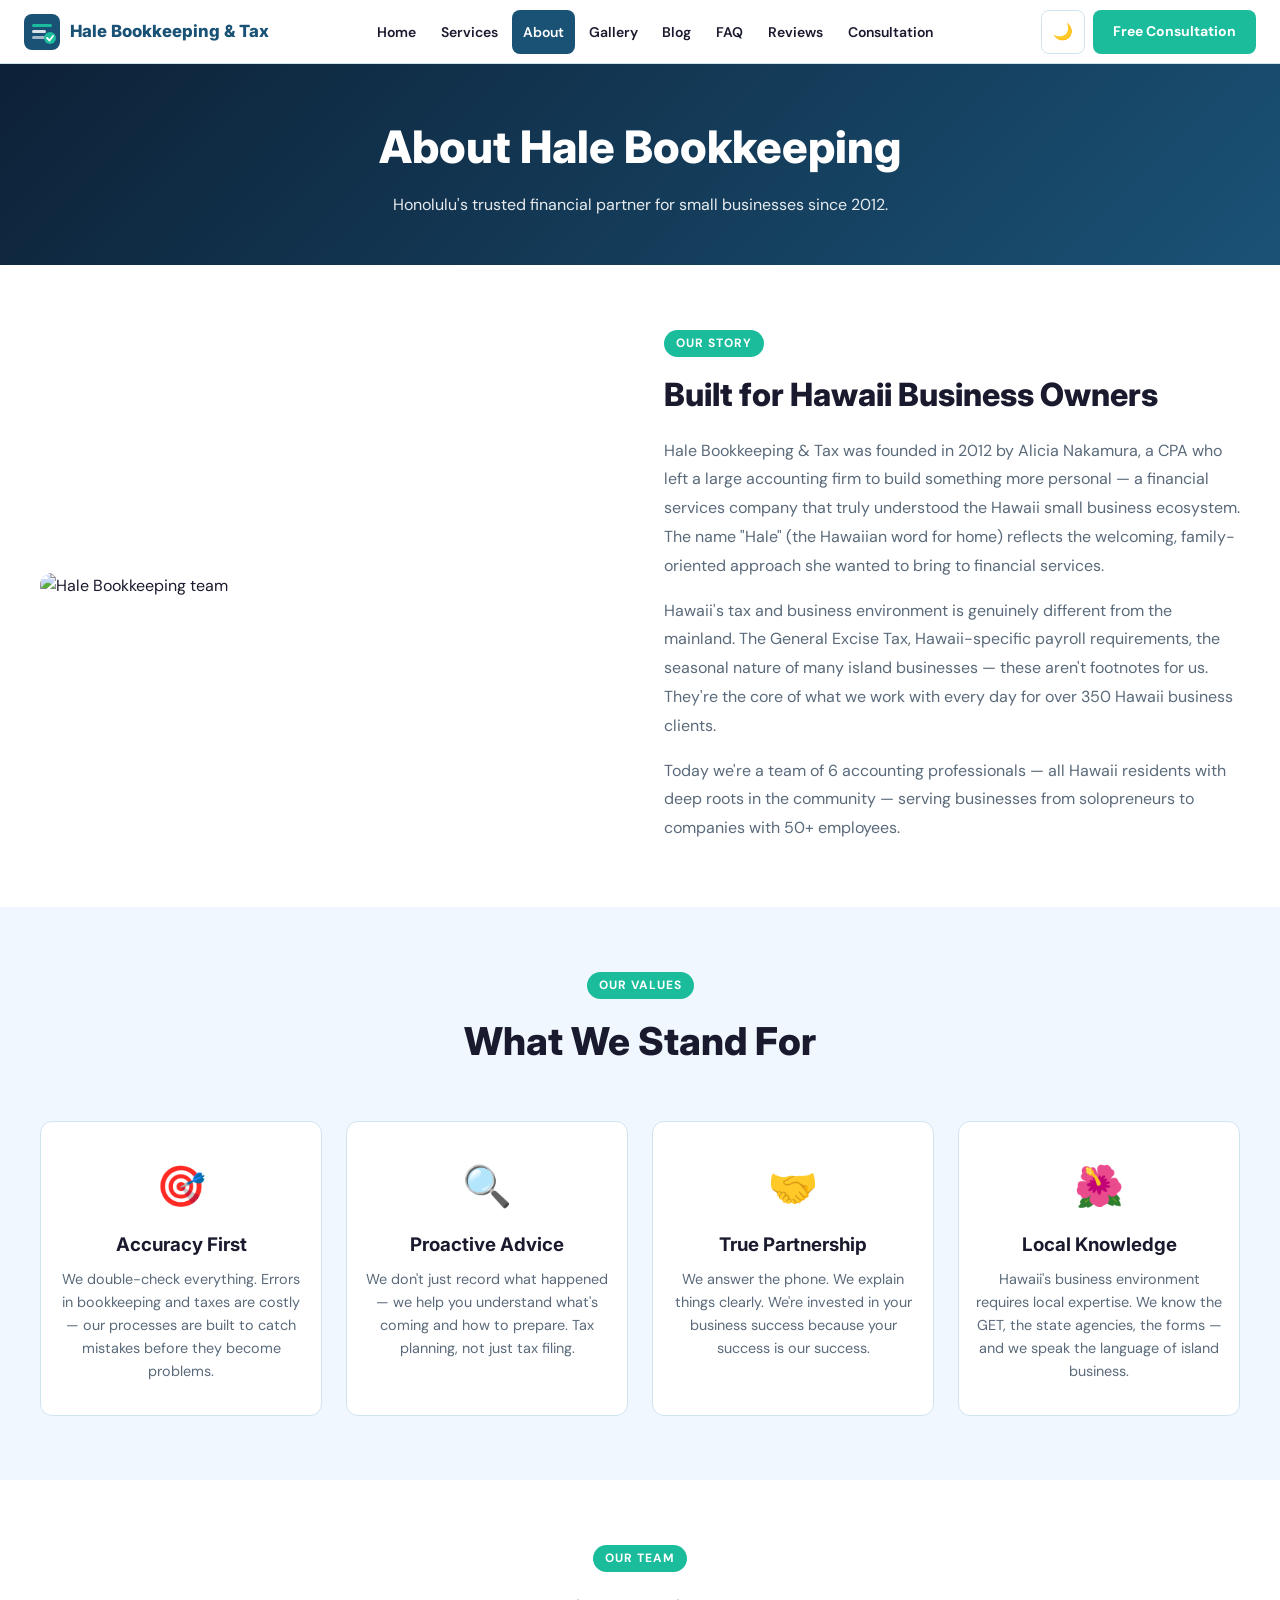
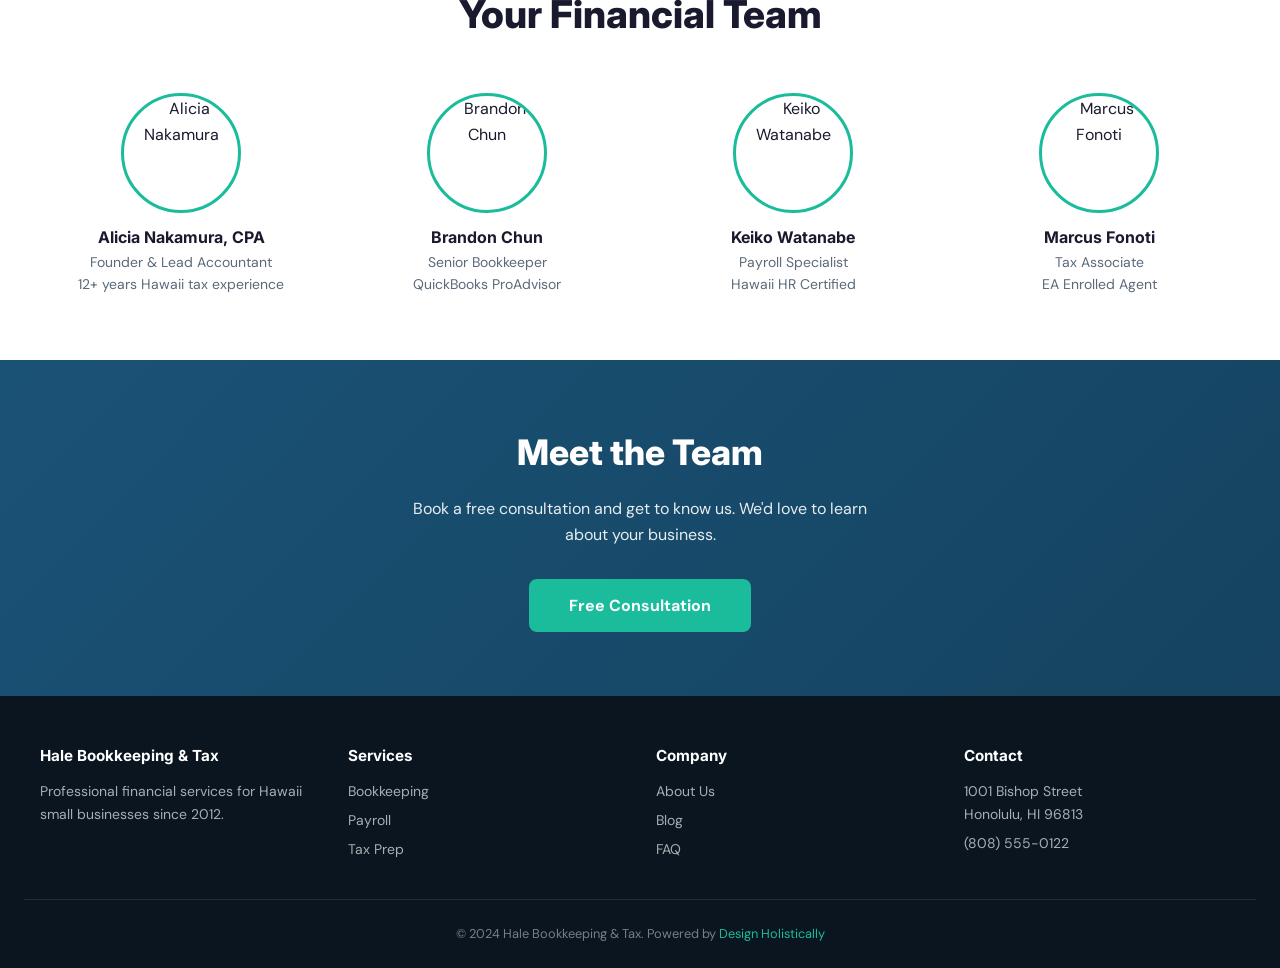
==== about.html @ f9a72e60 "Initial commit: Hale Bookkeeping & Tax — Hawaii sample site (Honolulu, Oahu)" ====
<!DOCTYPE html>
<html lang="en" data-theme="light">
<head>
<meta charset="UTF-8"><meta name="viewport" content="width=device-width, initial-scale=1.0">
<title>About | Hale Bookkeeping &amp; Tax</title>
<link rel="stylesheet" href="css/style.css">
</head>
<body>

<header>
  <a href="index.html" class="logo-link"><svg width="36" height="36" viewBox="0 0 36 36" fill="none" xmlns="http://www.w3.org/2000/svg"><rect width="36" height="36" rx="8" fill="#1A5276"/><rect x="8" y="10" width="20" height="3" rx="1.5" fill="#1ABC9C"/><rect x="8" y="16" width="14" height="3" rx="1.5" fill="white" opacity="0.85"/><rect x="8" y="22" width="17" height="3" rx="1.5" fill="white" opacity="0.6"/><circle cx="26" cy="24" r="6" fill="#1ABC9C"/><path d="M23 24 L25.5 26.5 L29 22" stroke="white" stroke-width="1.8" stroke-linecap="round" stroke-linejoin="round" fill="none"/></svg><span class="logo-text">Hale Bookkeeping &amp; Tax</span></a>
  <nav>
    <a href="index.html">Home</a>
    <a href="services.html">Services</a>
    <a href="about.html" class=\"active\">About</a>
    <a href="gallery.html">Gallery</a>
    <a href="blog.html">Blog</a>
    <a href="faq.html">FAQ</a>
    <a href="reviews.html">Reviews</a>
    <a href="booking.html">Consultation</a>
  </nav>
  <div class="header-actions">
    <button class="dark-toggle" id="darkToggle" aria-label="Toggle dark mode">🌙</button>
    <a href="booking.html" class="cta-btn header-cta">Free Consultation</a>
    <button class="hamburger" id="hamburger" aria-label="Open menu" aria-expanded="false"><span></span><span></span><span></span></button>
  </div>
</header>
<div class="mobile-menu" id="mobileMenu">
  <a href="index.html">Home</a><a href="services.html">Services</a><a href="about.html">About</a>
  <a href="gallery.html">Gallery</a><a href="blog.html">Blog</a><a href="faq.html">FAQ</a>
  <a href="reviews.html">Reviews</a><a href="booking.html">Consultation</a>
</div>
<div class="page-hero"><h1>About Hale Bookkeeping</h1><p>Honolulu's trusted financial partner for small businesses since 2012.</p></div>
<section><div class="container">
<div class="grid-2" style="align-items:center;gap:3rem;">
<div class="fade-up"><img src="https://picsum.photos/600/450?random=708" alt="Hale Bookkeeping team" class="about-image"></div>
<div class="fade-up">
<div class="tag">Our Story</div>
<h2 style="font-family:'Inter',sans-serif;font-size:2rem;font-weight:800;margin-bottom:1rem;">Built for Hawaii Business Owners</h2>
<p style="color:var(--text-muted);margin-bottom:1rem;line-height:1.8;">Hale Bookkeeping & Tax was founded in 2012 by Alicia Nakamura, a CPA who left a large accounting firm to build something more personal — a financial services company that truly understood the Hawaii small business ecosystem. The name "Hale" (the Hawaiian word for home) reflects the welcoming, family-oriented approach she wanted to bring to financial services.</p>
<p style="color:var(--text-muted);margin-bottom:1rem;line-height:1.8;">Hawaii's tax and business environment is genuinely different from the mainland. The General Excise Tax, Hawaii-specific payroll requirements, the seasonal nature of many island businesses — these aren't footnotes for us. They're the core of what we work with every day for over 350 Hawaii business clients.</p>
<p style="color:var(--text-muted);line-height:1.8;">Today we're a team of 6 accounting professionals — all Hawaii residents with deep roots in the community — serving businesses from solopreneurs to companies with 50+ employees.</p>
</div>
</div>
</div></section>
<section class="section-alt"><div class="container">
<div class="section-header fade-up"><div class="tag">Our Values</div><h2>What We Stand For</h2></div>
<div class="values-grid">
<div class="value-card fade-up"><div class="value-icon">🎯</div><h3>Accuracy First</h3><p>We double-check everything. Errors in bookkeeping and taxes are costly — our processes are built to catch mistakes before they become problems.</p></div>
<div class="value-card fade-up"><div class="value-icon">🔍</div><h3>Proactive Advice</h3><p>We don't just record what happened — we help you understand what's coming and how to prepare. Tax planning, not just tax filing.</p></div>
<div class="value-card fade-up"><div class="value-icon">🤝</div><h3>True Partnership</h3><p>We answer the phone. We explain things clearly. We're invested in your business success because your success is our success.</p></div>
<div class="value-card fade-up"><div class="value-icon">🌺</div><h3>Local Knowledge</h3><p>Hawaii's business environment requires local expertise. We know the GET, the state agencies, the forms — and we speak the language of island business.</p></div>
</div>
</div></section>
<section><div class="container">
<div class="section-header fade-up"><div class="tag">Our Team</div><h2>Your Financial Team</h2></div>
<div class="team-grid">
<div class="team-card fade-up"><img src="https://picsum.photos/120/120?random=810" alt="Alicia Nakamura"><h4>Alicia Nakamura, CPA</h4><p>Founder & Lead Accountant<br>12+ years Hawaii tax experience</p></div>
<div class="team-card fade-up"><img src="https://picsum.photos/120/120?random=811" alt="Brandon Chun"><h4>Brandon Chun</h4><p>Senior Bookkeeper<br>QuickBooks ProAdvisor</p></div>
<div class="team-card fade-up"><img src="https://picsum.photos/120/120?random=812" alt="Keiko Watanabe"><h4>Keiko Watanabe</h4><p>Payroll Specialist<br>Hawaii HR Certified</p></div>
<div class="team-card fade-up"><img src="https://picsum.photos/120/120?random=813" alt="Marcus Fonoti"><h4>Marcus Fonoti</h4><p>Tax Associate<br>EA Enrolled Agent</p></div>
</div>
</div></section>
<div class="cta-banner"><div class="container"><h2>Meet the Team</h2><p>Book a free consultation and get to know us. We'd love to learn about your business.</p><a href="booking.html" class="cta-btn">Free Consultation</a></div></div>
<footer>
  <div class="footer-grid">
    <div class="footer-col"><h4>Hale Bookkeeping &amp; Tax</h4><p>Professional financial services for Hawaii small businesses since 2012.</p></div>
    <div class="footer-col"><h4>Services</h4><a href="services.html">Bookkeeping</a><a href="services.html">Payroll</a><a href="services.html">Tax Prep</a></div>
    <div class="footer-col"><h4>Company</h4><a href="about.html">About Us</a><a href="blog.html">Blog</a><a href="faq.html">FAQ</a></div>
    <div class="footer-col"><h4>Contact</h4><p>1001 Bishop Street<br>Honolulu, HI 96813</p><a href="tel:8085550122">(808) 555-0122</a></div>
  </div>
  <div class="footer-bottom"><p>&copy; 2024 Hale Bookkeeping &amp; Tax. Powered by <a href="https://designholistically.com" target="_blank" rel="noopener">Design Holistically</a></p></div>
</footer>
<button id="backToTop" aria-label="Back to top">↑</button>
<script src="js/main.js"></script>
</body></html>
---- css/style.css ----
@import url('https://fonts.googleapis.com/css2?family=Inter:wght@400;500;600;700;800&family=DM+Sans:wght@400;500;600&display=swap');

:root {
  --primary: #1A5276;
  --primary-dark: #154360;
  --primary-light: #2471A3;
  --accent: #1ABC9C;
  --accent-dark: #17A589;
  --bg: #ffffff;
  --bg-alt: #f0f7ff;
  --text: #1a1a2e;
  --text-muted: #5a6a7a;
  --border: #d0e4f0;
  --card-bg: #ffffff;
  --header-bg: rgba(255,255,255,0.95);
  --shadow: 0 4px 24px rgba(26,82,118,0.10);
  --radius: 12px;
  --transition: 0.3s ease;
}

[data-theme="dark"] {
  --bg: #0d1520;
  --bg-alt: #111d2e;
  --text: #e8f0f8;
  --text-muted: #7fa0ba;
  --border: #1e3550;
  --card-bg: #131e2e;
  --header-bg: rgba(13,21,32,0.97);
  --shadow: 0 4px 24px rgba(0,0,0,0.4);
}

*, *::before, *::after { box-sizing: border-box; margin: 0; padding: 0; }
html { scroll-behavior: smooth; }

body {
  font-family: 'DM Sans', sans-serif;
  background: var(--bg);
  color: var(--text);
  line-height: 1.6;
  transition: background var(--transition), color var(--transition);
}

header {
  position: sticky; top: 0; z-index: 1000;
  background: var(--header-bg);
  backdrop-filter: blur(12px);
  border-bottom: 1px solid var(--border);
  padding: 0 1.5rem; height: 64px;
  display: flex; align-items: center; justify-content: space-between;
}

.logo-link { display: flex; align-items: center; gap: 10px; text-decoration: none; color: var(--text); }
.logo-text { font-family: 'Inter', sans-serif; font-weight: 800; font-size: 1.05rem; color: var(--primary); }

nav { display: flex; align-items: center; gap: 0.15rem; }
nav a {
  display: inline-block; padding: 0.5rem 0.7rem;
  font-size: 0.875rem; font-weight: 600; color: var(--text);
  text-decoration: none; border-radius: 8px;
  transition: background var(--transition), color var(--transition);
  min-height: 44px; line-height: 28px;
}
nav a:hover, nav a.active { background: var(--primary); color: #fff; }

.header-actions { display: flex; align-items: center; gap: 0.5rem; }

.dark-toggle {
  background: none; border: 1.5px solid var(--border); border-radius: 8px;
  padding: 0.4rem 0.6rem; cursor: pointer; color: var(--text); font-size: 1rem;
  min-width: 44px; min-height: 44px; display: flex; align-items: center; justify-content: center;
  transition: border-color var(--transition);
}
.dark-toggle:hover { background: var(--primary); color: #fff; border-color: var(--primary); }

.hamburger {
  display: none; background: none; border: 1.5px solid var(--border); border-radius: 8px;
  padding: 0.4rem 0.6rem; cursor: pointer; color: var(--text);
  min-width: 44px; min-height: 44px; align-items: center; justify-content: center; flex-direction: column; gap: 5px;
}
.hamburger span { display: block; width: 22px; height: 2px; background: var(--text); border-radius: 2px; }

.cta-btn {
  display: inline-flex; align-items: center; justify-content: center;
  background: var(--accent); color: #fff; padding: 0.6rem 1.25rem;
  border-radius: 8px; font-weight: 700; text-decoration: none; font-size: 0.875rem;
  min-height: 44px; transition: background var(--transition), transform var(--transition);
  border: none; cursor: pointer;
}
.cta-btn:hover { background: var(--accent-dark); transform: translateY(-1px); }
.cta-btn.primary { background: var(--primary); }
.cta-btn.primary:hover { background: var(--primary-dark); }
.cta-btn.outline { background: transparent; border: 2px solid var(--accent); color: var(--accent); }
.cta-btn.outline:hover { background: var(--accent); color: #fff; }

.mobile-menu {
  display: none; position: fixed; top: 64px; left: 0; right: 0; bottom: 0;
  background: var(--bg); z-index: 999; flex-direction: column;
  padding: 2rem 1.5rem; gap: 0.5rem; overflow-y: auto;
}
.mobile-menu.open { display: flex; }
.mobile-menu a {
  display: block; padding: 0.85rem 1rem; font-weight: 600; color: var(--text);
  text-decoration: none; border-radius: 8px; border: 1px solid var(--border); min-height: 44px;
}
.mobile-menu a:hover { background: var(--primary); color: #fff; border-color: var(--primary); }

.hero {
  background: linear-gradient(135deg, #0d2137 0%, #1A5276 55%, #1d6fa3 100%);
  color: #fff; padding: 5rem 1.5rem 4rem; text-align: center; position: relative; overflow: hidden;
}
.hero::before {
  content: ''; position: absolute; inset: 0;
  background: url('data:image/svg+xml,<svg xmlns="http://www.w3.org/2000/svg" viewBox="0 0 200 200"><rect x="150" y="20" width="80" height="80" rx="10" fill="rgba(26,188,156,0.07)" transform="rotate(20 150 20)"/><rect x="20" y="120" width="60" height="60" rx="8" fill="rgba(255,255,255,0.04)"/></svg>');
}
.hero h1 { font-family: 'Inter', sans-serif; font-size: clamp(2rem, 5.5vw, 3.3rem); font-weight: 800; margin-bottom: 1rem; line-height: 1.15; }
.hero p { font-size: clamp(1rem, 2.5vw, 1.2rem); opacity: 0.9; max-width: 600px; margin: 0 auto 2rem; }
.hero-btns { display: flex; gap: 1rem; justify-content: center; flex-wrap: wrap; }
.hero-btns .cta-btn { font-size: 1rem; padding: 0.8rem 2rem; }
.hero-btns .cta-btn.white { background: #fff; color: var(--primary); }
.hero-btns .cta-btn.teal { background: var(--accent); }

section { padding: 4rem 1.5rem; }
.section-alt { background: var(--bg-alt); }
.container { max-width: 1200px; margin: 0 auto; }

.section-header { text-align: center; margin-bottom: 3rem; }
.section-header h2 { font-family: 'Inter', sans-serif; font-size: clamp(1.6rem, 4vw, 2.4rem); font-weight: 800; margin-bottom: 0.75rem; }
.section-header p { color: var(--text-muted); max-width: 600px; margin: 0 auto; }
.tag { display: inline-block; background: var(--accent); color: #fff; font-size: 0.75rem; font-weight: 700; padding: 0.25rem 0.75rem; border-radius: 20px; text-transform: uppercase; letter-spacing: 1px; margin-bottom: 0.75rem; }

.grid-3 { display: grid; grid-template-columns: repeat(auto-fit, minmax(280px, 1fr)); gap: 1.5rem; }
.grid-2 { display: grid; grid-template-columns: repeat(auto-fit, minmax(340px, 1fr)); gap: 2rem; }

.card {
  background: var(--card-bg); border: 1px solid var(--border); border-radius: var(--radius);
  padding: 1.75rem; box-shadow: var(--shadow);
  transition: transform var(--transition), box-shadow var(--transition);
}
.card:hover { transform: translateY(-4px); box-shadow: 0 8px 32px rgba(26,82,118,0.15); }
.card-icon { width: 52px; height: 52px; background: linear-gradient(135deg, var(--primary), var(--primary-light)); border-radius: 12px; display: flex; align-items: center; justify-content: center; margin-bottom: 1rem; font-size: 1.5rem; }
.card h3 { font-family: 'Inter', sans-serif; font-size: 1.1rem; font-weight: 700; margin-bottom: 0.5rem; }
.card p { color: var(--text-muted); font-size: 0.9rem; line-height: 1.65; }
.price-badge { display: inline-block; background: var(--bg-alt); border: 1px solid var(--border); color: var(--primary); font-weight: 700; font-size: 0.875rem; padding: 0.3rem 0.75rem; border-radius: 20px; margin-top: 0.75rem; }

.stats-bar { background: var(--primary); color: #fff; padding: 2.5rem 1.5rem; }
.stats-bar .container { display: grid; grid-template-columns: repeat(auto-fit, minmax(140px, 1fr)); gap: 2rem; text-align: center; }
.stat-num { font-family: 'Inter', sans-serif; font-size: 2.2rem; font-weight: 800; }
.stat-label { font-size: 0.875rem; opacity: 0.85; margin-top: 0.25rem; }

.testimonial-card { background: var(--card-bg); border: 1px solid var(--border); border-radius: var(--radius); padding: 1.75rem; box-shadow: var(--shadow); }
.testimonial-stars { color: #f39c12; font-size: 1.1rem; margin-bottom: 0.75rem; }
.testimonial-text { color: var(--text-muted); font-style: italic; margin-bottom: 1rem; line-height: 1.7; }
.testimonial-author { display: flex; align-items: center; gap: 0.75rem; }
.testimonial-author img { width: 44px; height: 44px; border-radius: 50%; object-fit: cover; }
.testimonial-author strong { display: block; font-size: 0.9rem; }
.testimonial-author span { font-size: 0.8rem; color: var(--text-muted); }

.page-hero { background: linear-gradient(135deg, #0d2137, #1A5276); color: #fff; padding: 3rem 1.5rem; text-align: center; }
.page-hero h1 { font-family: 'Inter', sans-serif; font-size: clamp(1.8rem, 4vw, 2.8rem); font-weight: 800; margin-bottom: 0.5rem; }
.page-hero p { opacity: 0.9; max-width: 600px; margin: 0 auto; }

.service-card { background: var(--card-bg); border: 1px solid var(--border); border-radius: var(--radius); overflow: hidden; box-shadow: var(--shadow); transition: transform var(--transition); }
.service-card:hover { transform: translateY(-4px); }
.service-card img { width: 100%; height: 200px; object-fit: cover; }
.service-card-body { padding: 1.5rem; }
.service-card-body h3 { font-family: 'Inter', sans-serif; font-weight: 700; margin-bottom: 0.5rem; }

.about-image { border-radius: var(--radius); width: 100%; height: 400px; object-fit: cover; }
.team-grid { display: grid; grid-template-columns: repeat(auto-fit, minmax(200px, 1fr)); gap: 1.5rem; margin-top: 2rem; }
.team-card { text-align: center; }
.team-card img { width: 120px; height: 120px; border-radius: 50%; object-fit: cover; margin: 0 auto 0.75rem; display: block; border: 3px solid var(--accent); }
.team-card h4 { font-family: 'Inter', sans-serif; font-weight: 700; }
.team-card p { font-size: 0.875rem; color: var(--text-muted); }

.photo-grid { display: grid; grid-template-columns: repeat(auto-fill, minmax(250px, 1fr)); gap: 1rem; }
.photo-grid img { width: 100%; height: 220px; object-fit: cover; border-radius: var(--radius); transition: transform var(--transition); cursor: pointer; }
.photo-grid img:hover { transform: scale(1.03); }

.blog-grid { display: grid; grid-template-columns: repeat(auto-fit, minmax(300px, 1fr)); gap: 1.5rem; }
.blog-card { background: var(--card-bg); border: 1px solid var(--border); border-radius: var(--radius); overflow: hidden; box-shadow: var(--shadow); text-decoration: none; color: var(--text); display: block; transition: transform var(--transition); }
.blog-card:hover { transform: translateY(-4px); }
.blog-card img { width: 100%; height: 200px; object-fit: cover; }
.blog-card-body { padding: 1.25rem; }
.blog-meta { font-size: 0.8rem; color: var(--text-muted); margin-bottom: 0.5rem; }
.blog-card-body h3 { font-family: 'Inter', sans-serif; font-weight: 700; font-size: 1.05rem; margin-bottom: 0.5rem; line-height: 1.4; }
.blog-card-body p { font-size: 0.9rem; color: var(--text-muted); }

.blog-post { max-width: 780px; margin: 0 auto; padding: 2rem 1.5rem; }
.blog-post h1 { font-family: 'Inter', sans-serif; font-size: clamp(1.6rem, 4vw, 2.4rem); font-weight: 800; margin-bottom: 1rem; line-height: 1.3; }
.blog-post .post-meta { color: var(--text-muted); font-size: 0.9rem; margin-bottom: 2rem; padding-bottom: 1rem; border-bottom: 1px solid var(--border); }
.blog-post img { width: 100%; border-radius: var(--radius); margin: 1.5rem 0; }
.blog-post h2 { font-family: 'Inter', sans-serif; font-size: 1.4rem; font-weight: 700; margin: 2rem 0 0.75rem; color: var(--primary); }
.blog-post p { margin-bottom: 1rem; color: var(--text-muted); line-height: 1.8; }
.blog-post ul, .blog-post ol { margin: 1rem 0 1rem 1.5rem; }
.blog-post li { margin-bottom: 0.5rem; color: var(--text-muted); line-height: 1.7; }

.booking-steps { display: flex; margin-bottom: 2rem; overflow: hidden; border-radius: var(--radius); border: 1px solid var(--border); }
.step-indicator { flex: 1; padding: 0.75rem; text-align: center; font-size: 0.8rem; font-weight: 600; background: var(--bg-alt); color: var(--text-muted); border-right: 1px solid var(--border); }
.step-indicator:last-child { border-right: none; }
.step-indicator.active { background: var(--primary); color: #fff; }
.step-indicator.done { background: var(--accent); color: #fff; }

.form-step { display: none; }
.form-step.active { display: block; }
.form-group { margin-bottom: 1.25rem; }
.form-group label { display: block; font-weight: 600; margin-bottom: 0.4rem; font-size: 0.9rem; }
.form-group input, .form-group select, .form-group textarea {
  width: 100%; padding: 0.7rem 1rem; border: 1.5px solid var(--border); border-radius: 8px;
  background: var(--bg); color: var(--text); font-size: 0.95rem; min-height: 44px; font-family: 'DM Sans', sans-serif;
  transition: border-color var(--transition);
}
.form-group input:focus, .form-group select:focus, .form-group textarea:focus { outline: none; border-color: var(--primary); }
.form-group textarea { min-height: 100px; resize: vertical; }
.service-options { display: grid; grid-template-columns: repeat(auto-fit, minmax(150px, 1fr)); gap: 0.75rem; }
.service-option { border: 2px solid var(--border); border-radius: 8px; padding: 1rem; cursor: pointer; text-align: center; transition: all var(--transition); min-height: 44px; }
.service-option:hover, .service-option.selected { border-color: var(--accent); background: rgba(26,188,156,0.08); }
.service-option span { font-size: 1.5rem; display: block; margin-bottom: 0.3rem; }
.service-option strong { font-size: 0.85rem; font-weight: 600; }

.confirmation-box { text-align: center; padding: 3rem 1.5rem; background: var(--bg-alt); border-radius: var(--radius); border: 1px solid var(--border); }
.confirmation-box .check-icon { font-size: 4rem; margin-bottom: 1rem; }
.confirmation-box h2 { font-family: 'Inter', sans-serif; font-size: 1.8rem; font-weight: 800; color: var(--accent); margin-bottom: 1rem; }

.admin-login { max-width: 400px; margin: 4rem auto; padding: 2rem; background: var(--card-bg); border: 1px solid var(--border); border-radius: var(--radius); box-shadow: var(--shadow); }
.admin-layout { display: grid; grid-template-columns: 220px 1fr; min-height: calc(100vh - 64px); }
.admin-sidebar { background: var(--primary); color: #fff; padding: 1.5rem 0; }
.admin-sidebar a { display: block; padding: 0.85rem 1.5rem; color: rgba(255,255,255,0.85); text-decoration: none; font-weight: 600; font-size: 0.9rem; transition: background var(--transition); min-height: 44px; }
.admin-sidebar a:hover, .admin-sidebar a.active { background: rgba(0,0,0,0.2); color: #fff; }
.admin-content { padding: 2rem; background: var(--bg-alt); }
.admin-header { margin-bottom: 2rem; }
.admin-header h1 { font-family: 'Inter', sans-serif; font-size: 1.6rem; font-weight: 800; }
.stat-cards { display: grid; grid-template-columns: repeat(auto-fit, minmax(180px, 1fr)); gap: 1rem; margin-bottom: 2rem; }
.stat-card { background: var(--card-bg); border: 1px solid var(--border); border-radius: var(--radius); padding: 1.25rem; text-align: center; }
.stat-card .stat-num { font-family: 'Inter', sans-serif; font-size: 2rem; font-weight: 800; color: var(--primary); }
.stat-card .stat-label { font-size: 0.8rem; color: var(--text-muted); margin-top: 0.25rem; }
table { width: 100%; border-collapse: collapse; background: var(--card-bg); border-radius: var(--radius); overflow: hidden; box-shadow: var(--shadow); }
th { background: var(--primary); color: #fff; padding: 0.85rem 1rem; text-align: left; font-size: 0.85rem; font-weight: 700; }
td { padding: 0.85rem 1rem; border-bottom: 1px solid var(--border); font-size: 0.875rem; }
tr:last-child td { border-bottom: none; }
tr:hover td { background: var(--bg-alt); }
.badge { display: inline-block; padding: 0.2rem 0.6rem; border-radius: 20px; font-size: 0.75rem; font-weight: 700; }
.badge-green { background: rgba(26,188,156,0.15); color: #0e8a72; }
.badge-yellow { background: rgba(243,156,18,0.15); color: #b7770d; }
.badge-red { background: rgba(220,50,50,0.15); color: #c0392b; }

.faq-item { border: 1px solid var(--border); border-radius: var(--radius); margin-bottom: 0.75rem; overflow: hidden; }
.faq-question { display: flex; justify-content: space-between; align-items: center; padding: 1.1rem 1.25rem; cursor: pointer; font-weight: 600; font-size: 0.975rem; background: var(--card-bg); transition: background var(--transition); min-height: 44px; gap: 1rem; }
.faq-question:hover { background: var(--bg-alt); }
.faq-question.open { background: var(--bg-alt); color: var(--primary); }
.faq-icon { font-size: 1.2rem; transition: transform var(--transition); flex-shrink: 0; }
.faq-question.open .faq-icon { transform: rotate(45deg); }
.faq-answer { display: none; padding: 0 1.25rem 1.25rem; color: var(--text-muted); line-height: 1.7; font-size: 0.95rem; background: var(--card-bg); }
.faq-answer.open { display: block; }

.reviews-grid { display: grid; grid-template-columns: repeat(auto-fit, minmax(280px, 1fr)); gap: 1.5rem; }
.review-card { background: var(--card-bg); border: 1px solid var(--border); border-radius: var(--radius); padding: 1.5rem; box-shadow: var(--shadow); }
.review-stars { color: #f39c12; font-size: 1rem; margin-bottom: 0.5rem; }
.review-text { color: var(--text-muted); font-size: 0.9rem; line-height: 1.7; margin-bottom: 1rem; font-style: italic; }
.review-author { display: flex; align-items: center; gap: 0.75rem; }
.review-author img { width: 44px; height: 44px; border-radius: 50%; object-fit: cover; }
.review-author strong { font-size: 0.875rem; }
.review-author span { font-size: 0.78rem; color: var(--text-muted); }

.values-grid { display: grid; grid-template-columns: repeat(auto-fit, minmax(220px, 1fr)); gap: 1.5rem; }
.value-card { text-align: center; padding: 2rem 1rem; background: var(--card-bg); border-radius: var(--radius); border: 1px solid var(--border); }
.value-icon { font-size: 2.5rem; margin-bottom: 0.75rem; }
.value-card h3 { font-family: 'Inter', sans-serif; font-weight: 700; margin-bottom: 0.5rem; }
.value-card p { color: var(--text-muted); font-size: 0.9rem; }

.cta-banner { background: linear-gradient(135deg, var(--primary), var(--primary-dark)); color: #fff; padding: 4rem 1.5rem; text-align: center; }
.cta-banner h2 { font-family: 'Inter', sans-serif; font-size: clamp(1.5rem, 3.5vw, 2.2rem); font-weight: 800; margin-bottom: 1rem; }
.cta-banner p { opacity: 0.9; max-width: 500px; margin: 0 auto 2rem; }
.cta-banner .cta-btn { background: var(--accent); font-size: 1rem; padding: 0.85rem 2.5rem; }
.cta-banner .cta-btn:hover { background: var(--accent-dark); }

.breadcrumb { padding: 0.75rem 1.5rem; background: var(--bg-alt); border-bottom: 1px solid var(--border); font-size: 0.85rem; }
.breadcrumb a { color: var(--primary); text-decoration: none; }
.breadcrumb span { color: var(--text-muted); margin: 0 0.4rem; }

footer { background: #0a1520; color: rgba(255,255,255,0.75); padding: 3rem 1.5rem 1.5rem; }
.footer-grid { display: grid; grid-template-columns: repeat(auto-fit, minmax(200px, 1fr)); gap: 2rem; max-width: 1200px; margin: 0 auto 2rem; }
.footer-col h4 { color: #fff; font-family: 'Inter', sans-serif; font-weight: 700; margin-bottom: 0.75rem; font-size: 0.95rem; }
.footer-col p, .footer-col a { font-size: 0.875rem; color: rgba(255,255,255,0.65); text-decoration: none; display: block; margin-bottom: 0.4rem; }
.footer-col a:hover { color: var(--accent); }
.footer-bottom { text-align: center; padding-top: 1.5rem; border-top: 1px solid rgba(255,255,255,0.1); font-size: 0.8rem; color: rgba(255,255,255,0.45); }
.footer-bottom a { color: var(--accent); text-decoration: none; }

#backToTop { position: fixed; bottom: 1.5rem; right: 1.5rem; width: 48px; height: 48px; background: var(--accent); color: #fff; border: none; border-radius: 50%; cursor: pointer; font-size: 1.2rem; display: flex; align-items: center; justify-content: center; opacity: 0; pointer-events: none; transition: opacity var(--transition); z-index: 990; }
#backToTop.visible { opacity: 1; pointer-events: auto; }

.fade-up { opacity: 0; transform: translateY(30px); transition: opacity 0.6s ease, transform 0.6s ease; }
.fade-up.visible { opacity: 1; transform: translateY(0); }
.fade-in { opacity: 0; transition: opacity 0.6s ease; }
.fade-in.visible { opacity: 1; }

@media (max-width: 768px) {
  nav, .cta-btn.header-cta { display: none; }
  .hamburger { display: flex; }
  .admin-layout { grid-template-columns: 1fr; }
  .admin-sidebar { display: none; }
  section { padding: 3rem 1rem; }
}
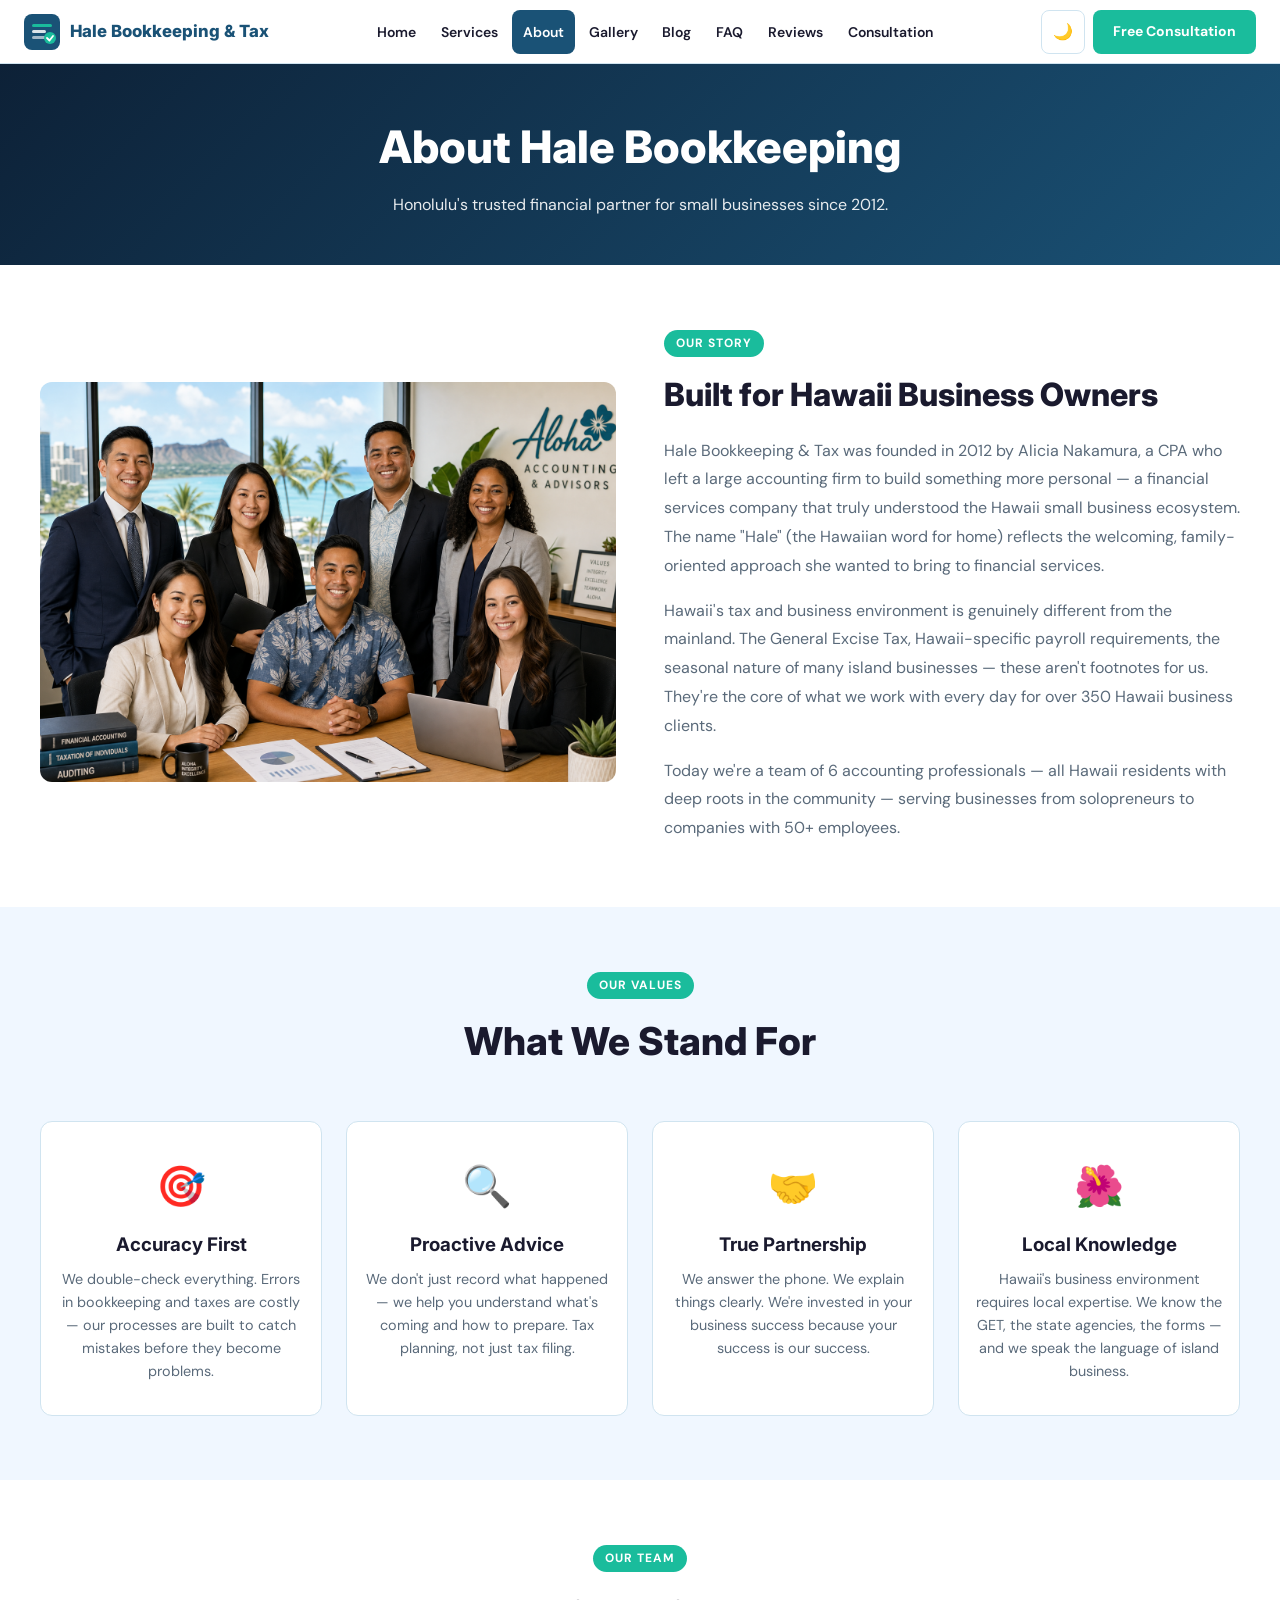
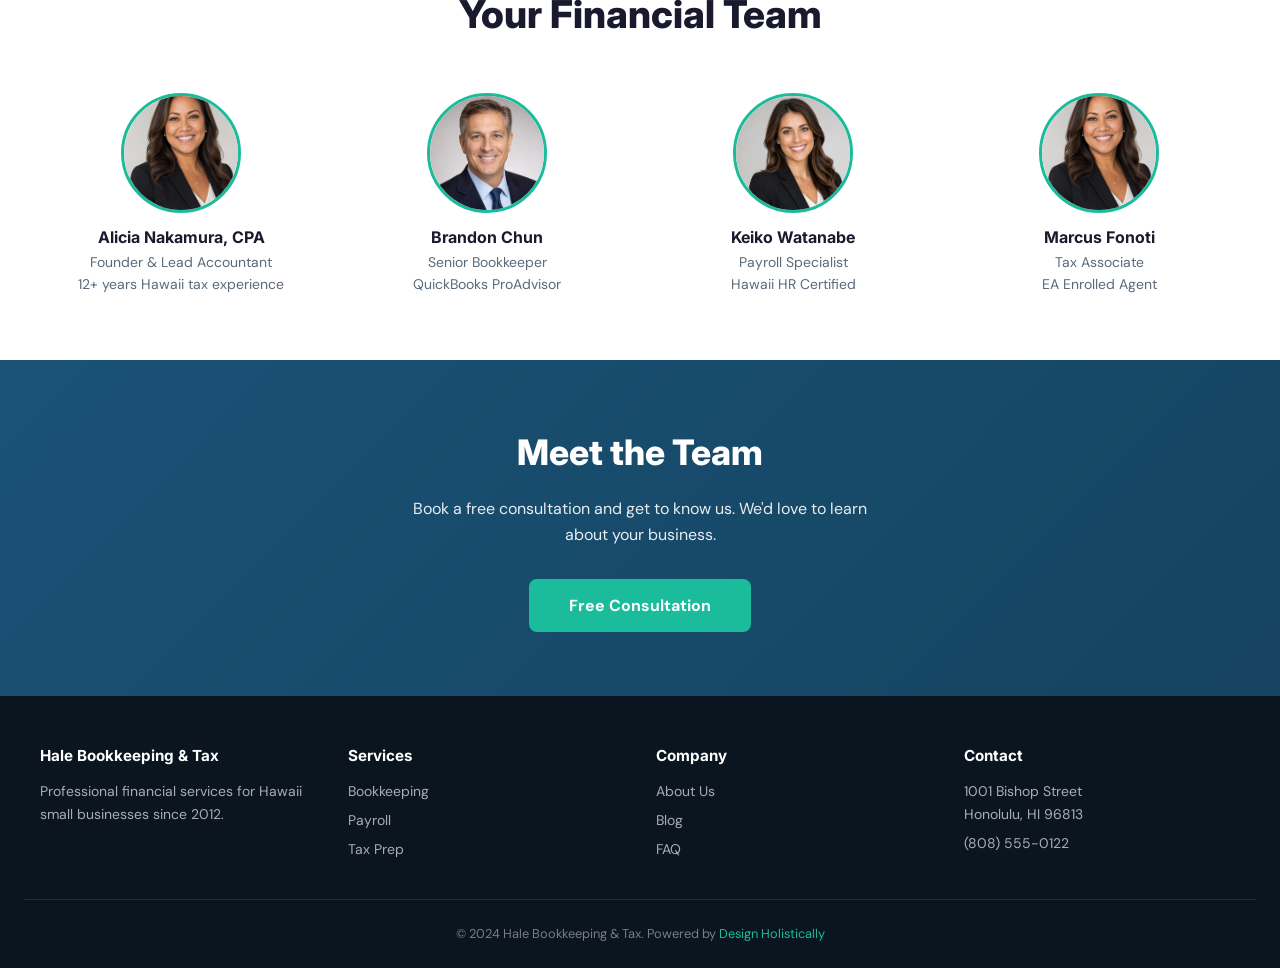
==== commit 24237030: "Initial commit: Hale Bookkeeping & Tax — Hawaii sample site (Honolulu, Oahu)" ====
--- a/about.html
+++ b/about.html
@@ -33,7 +33,7 @@
 <div class="page-hero"><h1>About Hale Bookkeeping</h1><p>Honolulu's trusted financial partner for small businesses since 2012.</p></div>
 <section><div class="container">
 <div class="grid-2" style="align-items:center;gap:3rem;">
-<div class="fade-up"><img src="https://picsum.photos/600/450?random=708" alt="Hale Bookkeeping team" class="about-image"></div>
+<div class="fade-up"><img src="images/about.png" alt="Hale Bookkeeping team" class="about-image"></div>
 <div class="fade-up">
 <div class="tag">Our Story</div>
 <h2 style="font-family:'Inter',sans-serif;font-size:2rem;font-weight:800;margin-bottom:1rem;">Built for Hawaii Business Owners</h2>
@@ -55,10 +55,10 @@
 <section><div class="container">
 <div class="section-header fade-up"><div class="tag">Our Team</div><h2>Your Financial Team</h2></div>
 <div class="team-grid">
-<div class="team-card fade-up"><img src="https://picsum.photos/120/120?random=810" alt="Alicia Nakamura"><h4>Alicia Nakamura, CPA</h4><p>Founder & Lead Accountant<br>12+ years Hawaii tax experience</p></div>
-<div class="team-card fade-up"><img src="https://picsum.photos/120/120?random=811" alt="Brandon Chun"><h4>Brandon Chun</h4><p>Senior Bookkeeper<br>QuickBooks ProAdvisor</p></div>
-<div class="team-card fade-up"><img src="https://picsum.photos/120/120?random=812" alt="Keiko Watanabe"><h4>Keiko Watanabe</h4><p>Payroll Specialist<br>Hawaii HR Certified</p></div>
-<div class="team-card fade-up"><img src="https://picsum.photos/120/120?random=813" alt="Marcus Fonoti"><h4>Marcus Fonoti</h4><p>Tax Associate<br>EA Enrolled Agent</p></div>
+<div class="team-card fade-up"><img src="images/avatar-1.png" alt="Alicia Nakamura"><h4>Alicia Nakamura, CPA</h4><p>Founder & Lead Accountant<br>12+ years Hawaii tax experience</p></div>
+<div class="team-card fade-up"><img src="images/avatar-2.png" alt="Brandon Chun"><h4>Brandon Chun</h4><p>Senior Bookkeeper<br>QuickBooks ProAdvisor</p></div>
+<div class="team-card fade-up"><img src="images/avatar-3.png" alt="Keiko Watanabe"><h4>Keiko Watanabe</h4><p>Payroll Specialist<br>Hawaii HR Certified</p></div>
+<div class="team-card fade-up"><img src="images/avatar-1.png" alt="Marcus Fonoti"><h4>Marcus Fonoti</h4><p>Tax Associate<br>EA Enrolled Agent</p></div>
 </div>
 </div></section>
 <div class="cta-banner"><div class="container"><h2>Meet the Team</h2><p>Book a free consultation and get to know us. We'd love to learn about your business.</p><a href="booking.html" class="cta-btn">Free Consultation</a></div></div>
